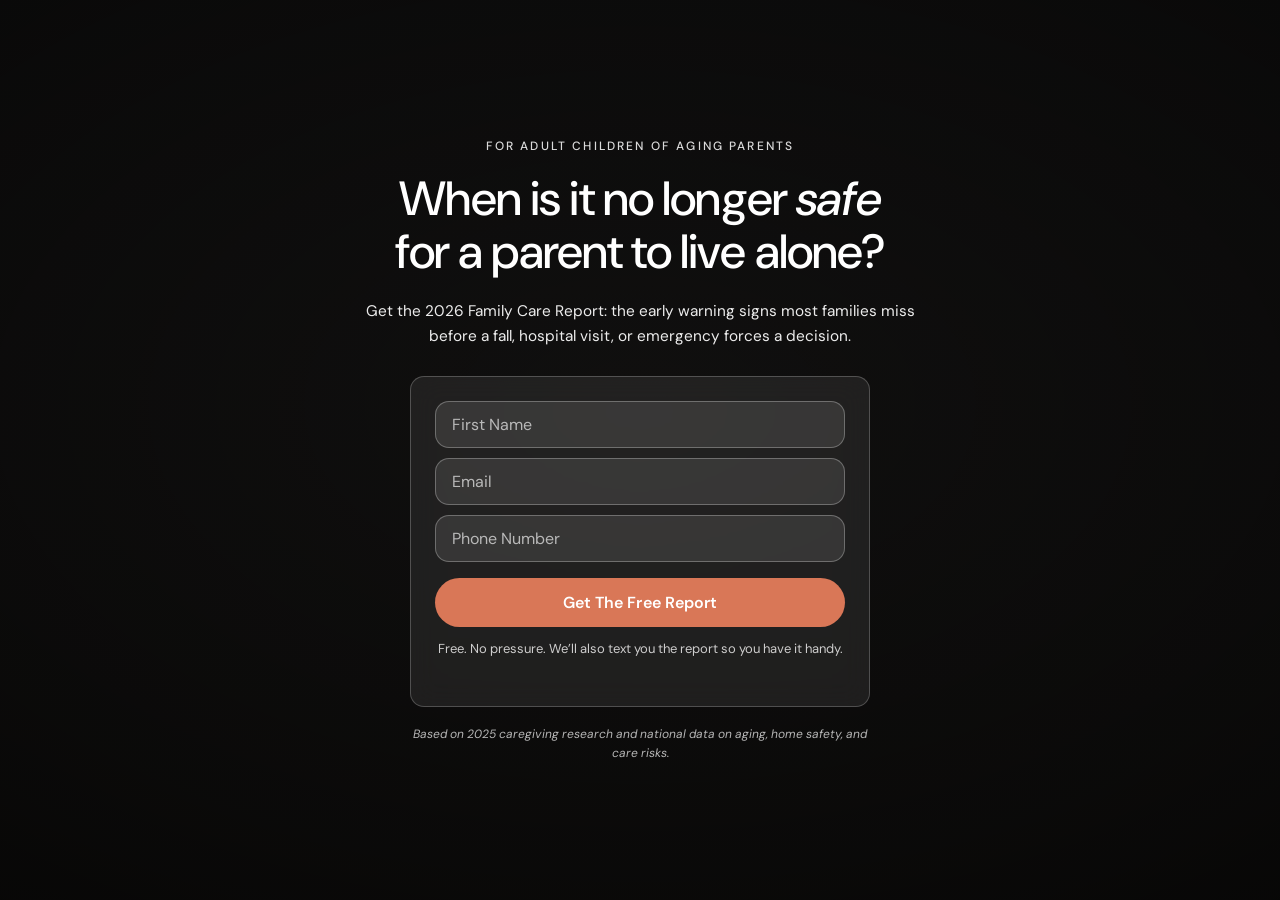
==== report.html @ 7e026b96 "Initial commit: consolidate M&L pages for bettercarepath.com Phase 1 of migration plan. Combines thr" ====
<!DOCTYPE html>
<html lang="en">
<head>
  <meta charset="UTF-8" />
  <meta name="viewport" content="width=device-width, initial-scale=1, viewport-fit=cover" />
  <title>2026 Family Care Report | M&amp;L In-Home Care</title>
  <meta name="description" content="Get the 2026 Family Care Report: the early warning signs most families miss before a fall, hospital visit, or emergency forces a decision." />
  <meta name="theme-color" content="#1a1a1c" />

  <link rel="preconnect" href="https://fonts.googleapis.com" />
  <link rel="preconnect" href="https://fonts.gstatic.com" crossorigin />
  <link href="https://fonts.googleapis.com/css2?family=DM+Sans:ital,opsz,wght@0,9..40,400;0,9..40,500;0,9..40,600;1,9..40,400;1,9..40,500&family=Fraunces:ital,opsz,wght@0,9..144,300;0,9..144,400;1,9..144,300;1,9..144,400&family=Inter:wght@400;500;600&display=swap" rel="stylesheet" />

  <style>
    :root {
      --color-bg-fallback: #1a1a1c;
      --color-bg-alt: #ece9e4;
      --color-text-primary: #292a2d;
      --color-text-secondary: #73726c;
      --color-orange: #d97757;
      --color-orange-hover: #d78061;
      --color-input-border: #e6e8e9;
      --color-input-border-hover: #c8c5bd;
      --color-success: #2d7a4f;

      --serif: 'Fraunces', 'Reckless', 'Tiempos', 'Charter', 'Iowan Old Style', Georgia, serif;
      --sans: 'DM Sans', 'Inter', 'Matter', system-ui, -apple-system, 'Segoe UI', sans-serif;
      --display: 'DM Sans', 'Inter', system-ui, -apple-system, sans-serif;

      --radius-input: 14px;
      --radius-form: 14px;

      --ease-out-quart: cubic-bezier(0.22, 1, 0.36, 1);
    }

    *, *::before, *::after { box-sizing: border-box; }
    html, body { margin: 0; padding: 0; }
    html { -webkit-text-size-adjust: 100%; }

    body {
      font-family: var(--sans);
      color: #fff;
      background-color: var(--color-bg-fallback);
      -webkit-font-smoothing: antialiased;
      -moz-osx-font-smoothing: grayscale;
      text-rendering: optimizeLegibility;
    }

    .hero {
      position: relative;
      height: 100vh;
      height: 100svh;
      min-height: 600px;
      display: flex;
      flex-direction: column;
      align-items: center;
      justify-content: center;
      padding: 40px 24px;
      overflow: hidden;
      isolation: isolate;
    }

    .hero-video {
      position: absolute;
      inset: 0;
      width: 100%;
      height: 100%;
      object-fit: cover;
      z-index: -2;
      background-color: var(--color-bg-fallback);
    }

    .hero-overlay {
      position: absolute;
      inset: 0;
      z-index: -1;
      background:
        radial-gradient(ellipse 90% 75% at 50% 45%, rgba(0,0,0,0.30) 0%, rgba(0,0,0,0.55) 70%, rgba(0,0,0,0.7) 100%),
        linear-gradient(180deg, rgba(20,18,15,0.45) 0%, rgba(20,18,15,0.55) 60%, rgba(20,18,15,0.7) 100%);
    }

    .container {
      width: 100%;
      max-width: 760px;
      text-align: center;
      display: flex;
      flex-direction: column;
      align-items: center;
    }

    .eyebrow {
      font-family: var(--sans);
      font-size: 12px;
      font-weight: 500;
      text-transform: uppercase;
      letter-spacing: 0.18em;
      color: rgba(255,255,255,0.85);
      margin: 0 0 18px;
    }

    .headline {
      font-family: var(--display);
      font-size: clamp(1.875rem, 4.4vw, 3rem);
      font-weight: 500;
      line-height: 1.12;
      letter-spacing: -0.018em;
      color: #fff;
      margin: 0 0 20px;
      max-width: 720px;
      text-wrap: balance;
    }
    .headline em {
      font-style: italic;
      font-weight: 500;
      color: #fff;
    }

    .subhead {
      font-family: var(--sans);
      font-size: clamp(0.9375rem, 1.2vw, 1.0625rem);
      font-weight: 400;
      line-height: 1.6;
      color: rgba(255,255,255,0.92);
      margin: 0 0 28px;
      max-width: 580px;
    }

    .credibility {
      font-family: var(--display);
      font-style: italic;
      font-size: 12px;
      font-weight: 400;
      line-height: 1.55;
      color: rgba(255,255,255,0.7);
      text-align: center;
      max-width: 460px;
      margin: 18px 0 0;
    }

    .form-card {
      background: rgba(255,255,255,0.08);
      backdrop-filter: blur(14px);
      -webkit-backdrop-filter: blur(14px);
      border: 1px solid rgba(255,255,255,0.22);
      border-radius: var(--radius-form);
      padding: 24px;
      width: 100%;
      max-width: 460px;
      text-align: left;
      transition:
        background 240ms ease,
        border-color 240ms ease,
        box-shadow 240ms ease,
        transform 240ms ease;
    }
    .form-card form { margin: 0; }

    .form-field { margin-bottom: 10px; }
    .form-field:last-of-type { margin-bottom: 16px; }

    .visually-hidden {
      position: absolute;
      width: 1px; height: 1px;
      padding: 0; margin: -1px;
      overflow: hidden;
      clip: rect(0,0,0,0);
      white-space: nowrap;
      border: 0;
    }

    .input {
      display: block;
      width: 100%;
      font-family: var(--sans);
      font-size: 16px;
      font-weight: 400;
      color: #fff;
      background: rgba(255,255,255,0.10);
      border: 1px solid rgba(255,255,255,0.28);
      border-radius: var(--radius-input);
      padding: 12px 16px;
      transition:
        background 240ms ease,
        border-color 240ms ease,
        color 240ms ease,
        box-shadow 180ms ease;
      -webkit-appearance: none;
      appearance: none;
    }
    .input::placeholder {
      color: rgba(255,255,255,0.65);
      font-weight: 400;
    }
    .input:focus { outline: none; }
    .input:focus-visible { outline: none; }

    .form-card:hover,
    .form-card:focus-within,
    .form-card.is-tapped,
    .form-card.is-success {
      background: #ffffff;
      border-color: rgba(0,0,0,0.06);
      box-shadow:
        0 1px 2px rgba(0,0,0,0.06),
        0 18px 50px rgba(20,18,15,0.28),
        0 36px 90px rgba(20,18,15,0.18);
      transform: translateY(-2px);
    }
    .form-card:hover .input,
    .form-card:focus-within .input,
    .form-card.is-tapped .input {
      background: var(--color-bg-alt);
      color: var(--color-text-primary);
      border-color: var(--color-input-border);
    }
    .form-card:hover .input::placeholder,
    .form-card:focus-within .input::placeholder,
    .form-card.is-tapped .input::placeholder {
      color: #a39f95;
    }
    .form-card:focus-within .input:focus {
      border-color: var(--color-orange);
      box-shadow: 0 0 0 3px rgba(217, 119, 87, 0.18);
    }

    .submit {
      position: relative;
      display: inline-flex;
      align-items: center;
      justify-content: center;
      gap: 0;
      width: 100%;
      font-family: var(--sans);
      font-size: 16px;
      font-weight: 600;
      color: #fff;
      background: var(--color-orange);
      border: 0;
      border-radius: 9999px;
      padding: 14px 28px;
      cursor: pointer;
      letter-spacing: 0.005em;
      transition: background-color 280ms var(--ease-out-quart), transform 240ms var(--ease-out-quart);
      -webkit-appearance: none;
      appearance: none;
      overflow: hidden;
    }
    .submit__label {
      display: inline-block;
      transition: transform 360ms var(--ease-out-quart);
    }
    .submit__arrow {
      display: inline-block;
      width: 0;
      opacity: 0;
      margin-left: 0;
      transform: translateX(-8px);
      transition:
        width 360ms var(--ease-out-quart),
        opacity 280ms ease 60ms,
        margin-left 360ms var(--ease-out-quart),
        transform 360ms var(--ease-out-quart);
      overflow: hidden;
      white-space: nowrap;
    }
    .submit:hover { background: var(--color-orange-hover); }
    .submit:hover .submit__arrow {
      width: 18px;
      opacity: 1;
      margin-left: 8px;
      transform: translateX(0);
    }
    .submit:hover .submit__label { transform: translateX(-4px); }
    .submit:active { transform: translateY(1px); }
    .submit:focus-visible {
      outline: 2px solid #fff;
      outline-offset: 3px;
    }
    .submit[disabled] {
      opacity: 0.7;
      cursor: progress;
    }

    .microcopy {
      font-family: var(--sans);
      font-size: 13px;
      line-height: 1.55;
      color: rgba(255,255,255,0.78);
      text-align: center;
      margin: 12px 0 0;
      transition: color 240ms ease;
    }
    .form-card:hover .microcopy,
    .form-card:focus-within .microcopy,
    .form-card.is-tapped .microcopy { color: var(--color-text-secondary); }

    .field-error {
      font-family: var(--sans);
      font-size: 13px;
      color: #ffb3a0;
      text-align: center;
      margin: 10px 0 0;
      min-height: 1em;
      transition: color 240ms ease;
    }
    .form-card:hover .field-error,
    .form-card:focus-within .field-error,
    .form-card.is-tapped .field-error { color: #b1462b; }

    .success {
      text-align: center;
      padding: 8px 0 4px;
    }
    .success__icon {
      width: 48px;
      height: 48px;
      margin: 0 auto 18px;
      border-radius: 50%;
      background: var(--color-success);
      display: inline-flex;
      align-items: center;
      justify-content: center;
      color: #fff;
    }
    .success__title {
      font-family: var(--serif);
      font-size: 24px;
      font-weight: 300;
      line-height: 1.25;
      letter-spacing: -0.01em;
      color: var(--color-text-primary);
      margin: 0 0 10px;
    }
    .success__body {
      font-family: var(--sans);
      font-size: 14px;
      line-height: 1.6;
      color: var(--color-text-secondary);
      margin: 0 auto;
      max-width: 320px;
    }

    @media (prefers-reduced-motion: reduce) {
      .hero-video { display: none; }
      .submit, .submit__arrow, .submit__label, .input, .submit:active { transition: none; transform: none; }
    }

    @media (max-width: 640px) {
      .hero { padding: 32px 18px; }
      .eyebrow { font-size: 11px; letter-spacing: 0.16em; margin-bottom: 14px; }
      .headline { margin-bottom: 16px; }
      .subhead { margin-bottom: 22px; }
      .credibility { font-size: 11.5px; margin-top: 16px; }
      .form-card { padding: 22px 20px; max-width: 100%; }
      .form-field { margin-bottom: 10px; }
      .form-field:last-of-type { margin-bottom: 14px; }
      .input { padding: 12px 14px; font-size: 16px; }
      .submit { padding: 13px 24px; font-size: 16px; }
    }
  </style>
</head>
<body>
  <main class="hero">
    <video
      class="hero-video"
      autoplay
      muted
      loop
      playsinline
      preload="auto"
      poster="https://res.cloudinary.com/dtjzevblt/video/upload/so_1,w_1600,q_auto,f_jpg/v1778696623/WhatHappensNext_cdexz8.jpg"
      aria-hidden="true"
    >
      <source src="https://res.cloudinary.com/dtjzevblt/video/upload/q_auto,f_auto/v1778696623/WhatHappensNext_cdexz8.mp4" type="video/mp4" />
    </video>
    <div class="hero-overlay" aria-hidden="true"></div>

    <div class="container">
      <p class="eyebrow">For Adult Children Of Aging Parents</p>

      <h1 class="headline">
        When is it no longer <em>safe</em> for a parent to live alone?
      </h1>

      <p class="subhead">
        Get the 2026 Family Care Report: the early warning signs most families miss before a fall, hospital visit, or emergency forces a decision.
      </p>

      <div class="form-card">
        <form id="optin-form" novalidate aria-labelledby="form-heading">
          <h2 id="form-heading" class="visually-hidden">Request the 2026 Family Care Report</h2>

          <div class="form-field">
            <label for="firstName" class="visually-hidden">First name</label>
            <input
              class="input"
              type="text"
              id="firstName"
              name="firstName"
              placeholder="First Name"
              autocomplete="given-name"
              required
              aria-required="true"
            />
          </div>

          <div class="form-field">
            <label for="email" class="visually-hidden">Email address</label>
            <input
              class="input"
              type="email"
              id="email"
              name="email"
              placeholder="Email"
              autocomplete="email"
              inputmode="email"
              required
              aria-required="true"
            />
          </div>

          <div class="form-field">
            <label for="phone" class="visually-hidden">Phone number</label>
            <input
              class="input"
              type="tel"
              id="phone"
              name="phone"
              placeholder="Phone Number"
              autocomplete="tel"
              inputmode="tel"
              required
              aria-required="true"
            />
          </div>

          <button class="submit" type="submit">
            <span class="submit__label">Get The Free Report</span>
            <span class="submit__arrow" aria-hidden="true">&rarr;</span>
          </button>

          <p class="microcopy">Free. No pressure. We&rsquo;ll also text you the report so you have it handy.</p>
          <p class="field-error" id="form-error" role="alert" aria-live="polite"></p>
        </form>
      </div>

      <p class="credibility">
        Based on 2025 caregiving research and national data on aging, home safety, and care risks.
      </p>
    </div>
  </main>

  <script>
    (function () {
      const form = document.getElementById('optin-form');
      const card = document.querySelector('.form-card');
      const errorEl = document.getElementById('form-error');

      const isValidEmail = (s) => /^[^\s@]+@[^\s@]+\.[^\s@]+$/.test(s);
      const isValidPhone = (s) => s.replace(/\D/g, '').length >= 7;

      // Touch devices: activate form on tap (since :hover doesn't apply)
      if (window.matchMedia('(hover: none)').matches) {
        document.addEventListener('pointerdown', (e) => {
          if (card.contains(e.target)) {
            card.classList.add('is-tapped');
          } else {
            card.classList.remove('is-tapped');
          }
        }, { passive: true });
      }

      form.addEventListener('submit', (e) => {
        e.preventDefault();
        errorEl.textContent = '';

        const data = {
          firstName: form.firstName.value.trim(),
          email: form.email.value.trim(),
          phone: form.phone.value.trim(),
        };

        if (!data.firstName) {
          errorEl.textContent = 'Please enter your first name.';
          form.firstName.focus();
          return;
        }
        if (!isValidEmail(data.email)) {
          errorEl.textContent = 'Please enter a valid email address.';
          form.email.focus();
          return;
        }
        if (!isValidPhone(data.phone)) {
          errorEl.textContent = 'Please enter a valid phone number.';
          form.phone.focus();
          return;
        }

        // PHASE 1 PLACEHOLDER — Phase 2 replaces console.log with a Go HighLevel API call,
        // and the redirect runs after the API resolves.
        console.log('Opt-in submitted:', data);
        card.classList.add('is-success');
        card.classList.remove('is-tapped');

        card.innerHTML = [
          '<div class="success" role="status" aria-live="polite">',
            '<div class="success__icon" aria-hidden="true">',
              '<svg width="22" height="22" viewBox="0 0 24 24" fill="none" stroke="currentColor" stroke-width="2.5" stroke-linecap="round" stroke-linejoin="round"><polyline points="20 6 9 17 4 12"></polyline></svg>',
            '</div>',
            '<p class="success__title">Check your email.</p>',
            '<p class="success__body">Your 2026 Family Care Report is on the way. We&rsquo;ll text you a copy too so you have it handy.</p>',
          '</div>'
        ].join('');

        setTimeout(() => { window.location.href = '/thank-you'; }, 1500);
      });
    })();
  </script>
</body>
</html>
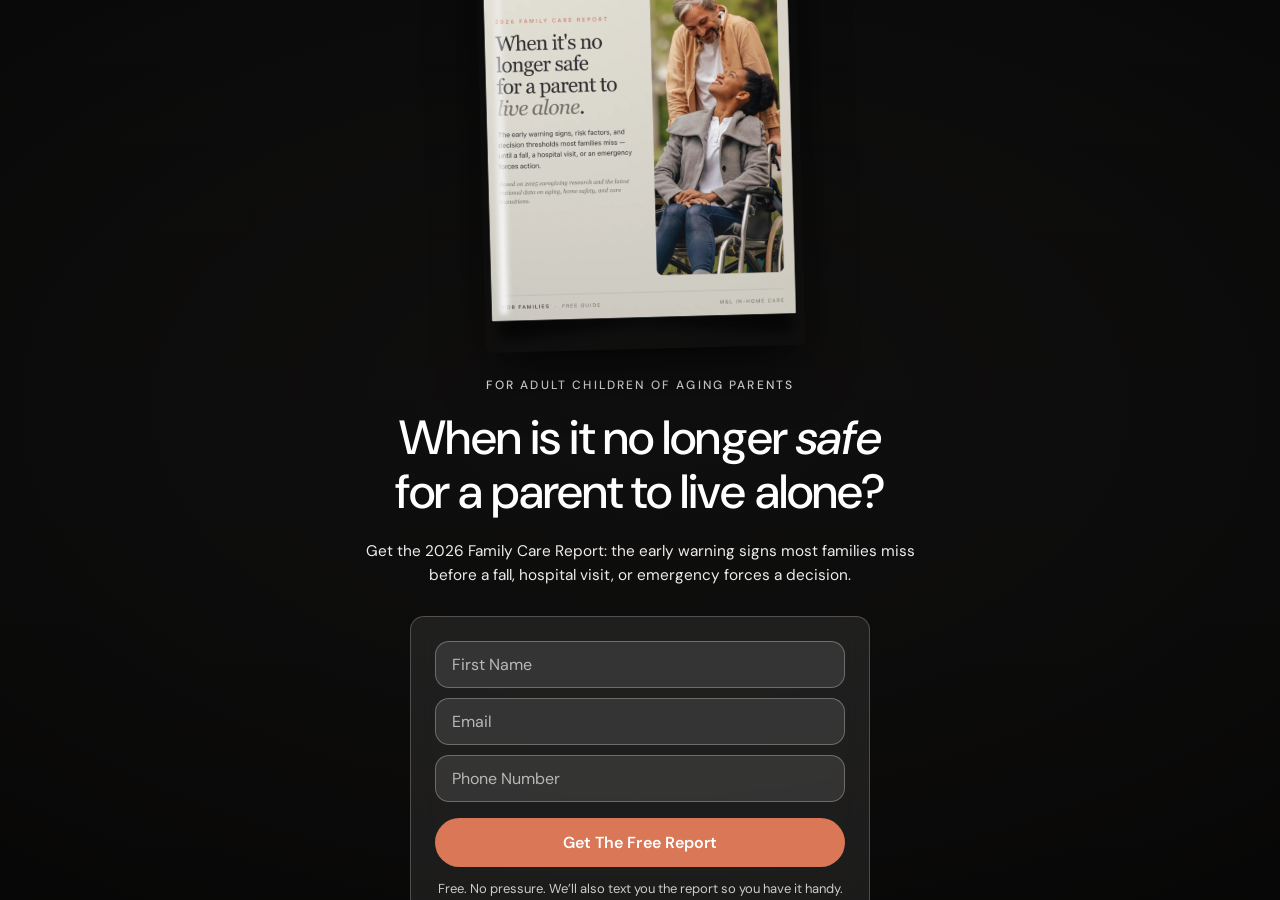
==== commit 2f5e58dc: "Add 2026 Family Care Report cover image to /report opt-in hero Drops in M&L-Report-Cover_Web.webp (2" ====
--- a/report.html
+++ b/report.html
@@ -11,353 +11,21 @@
   <link rel="preconnect" href="https://fonts.gstatic.com" crossorigin />
   <link href="https://fonts.googleapis.com/css2?family=DM+Sans:ital,opsz,wght@0,9..40,400;0,9..40,500;0,9..40,600;1,9..40,400;1,9..40,500&family=Fraunces:ital,opsz,wght@0,9..144,300;0,9..144,400;1,9..144,300;1,9..144,400&family=Inter:wght@400;500;600&display=swap" rel="stylesheet" />
 
-  <style>
-    :root {
-      --color-bg-fallback: #1a1a1c;
-      --color-bg-alt: #ece9e4;
-      --color-text-primary: #292a2d;
-      --color-text-secondary: #73726c;
-      --color-orange: #d97757;
-      --color-orange-hover: #d78061;
-      --color-input-border: #e6e8e9;
-      --color-input-border-hover: #c8c5bd;
-      --color-success: #2d7a4f;
-
-      --serif: 'Fraunces', 'Reckless', 'Tiempos', 'Charter', 'Iowan Old Style', Georgia, serif;
-      --sans: 'DM Sans', 'Inter', 'Matter', system-ui, -apple-system, 'Segoe UI', sans-serif;
-      --display: 'DM Sans', 'Inter', system-ui, -apple-system, sans-serif;
-
-      --radius-input: 14px;
-      --radius-form: 14px;
-
-      --ease-out-quart: cubic-bezier(0.22, 1, 0.36, 1);
-    }
-
-    *, *::before, *::after { box-sizing: border-box; }
-    html, body { margin: 0; padding: 0; }
-    html { -webkit-text-size-adjust: 100%; }
-
-    body {
-      font-family: var(--sans);
-      color: #fff;
-      background-color: var(--color-bg-fallback);
-      -webkit-font-smoothing: antialiased;
-      -moz-osx-font-smoothing: grayscale;
-      text-rendering: optimizeLegibility;
-    }
-
-    .hero {
-      position: relative;
-      height: 100vh;
-      height: 100svh;
-      min-height: 600px;
-      display: flex;
-      flex-direction: column;
-      align-items: center;
-      justify-content: center;
-      padding: 40px 24px;
-      overflow: hidden;
-      isolation: isolate;
-    }
-
-    .hero-video {
-      position: absolute;
-      inset: 0;
-      width: 100%;
-      height: 100%;
-      object-fit: cover;
-      z-index: -2;
-      background-color: var(--color-bg-fallback);
-    }
-
-    .hero-overlay {
-      position: absolute;
-      inset: 0;
-      z-index: -1;
-      background:
-        radial-gradient(ellipse 90% 75% at 50% 45%, rgba(0,0,0,0.30) 0%, rgba(0,0,0,0.55) 70%, rgba(0,0,0,0.7) 100%),
-        linear-gradient(180deg, rgba(20,18,15,0.45) 0%, rgba(20,18,15,0.55) 60%, rgba(20,18,15,0.7) 100%);
-    }
-
-    .container {
-      width: 100%;
-      max-width: 760px;
-      text-align: center;
-      display: flex;
-      flex-direction: column;
-      align-items: center;
-    }
-
-    .eyebrow {
-      font-family: var(--sans);
-      font-size: 12px;
-      font-weight: 500;
-      text-transform: uppercase;
-      letter-spacing: 0.18em;
-      color: rgba(255,255,255,0.85);
-      margin: 0 0 18px;
-    }
-
-    .headline {
-      font-family: var(--display);
-      font-size: clamp(1.875rem, 4.4vw, 3rem);
-      font-weight: 500;
-      line-height: 1.12;
-      letter-spacing: -0.018em;
-      color: #fff;
-      margin: 0 0 20px;
-      max-width: 720px;
-      text-wrap: balance;
-    }
-    .headline em {
-      font-style: italic;
-      font-weight: 500;
-      color: #fff;
-    }
-
-    .subhead {
-      font-family: var(--sans);
-      font-size: clamp(0.9375rem, 1.2vw, 1.0625rem);
-      font-weight: 400;
-      line-height: 1.6;
-      color: rgba(255,255,255,0.92);
-      margin: 0 0 28px;
-      max-width: 580px;
-    }
-
-    .credibility {
-      font-family: var(--display);
-      font-style: italic;
-      font-size: 12px;
-      font-weight: 400;
-      line-height: 1.55;
-      color: rgba(255,255,255,0.7);
-      text-align: center;
-      max-width: 460px;
-      margin: 18px 0 0;
-    }
-
-    .form-card {
-      background: rgba(255,255,255,0.08);
-      backdrop-filter: blur(14px);
-      -webkit-backdrop-filter: blur(14px);
-      border: 1px solid rgba(255,255,255,0.22);
-      border-radius: var(--radius-form);
-      padding: 24px;
-      width: 100%;
-      max-width: 460px;
-      text-align: left;
-      transition:
-        background 240ms ease,
-        border-color 240ms ease,
-        box-shadow 240ms ease,
-        transform 240ms ease;
-    }
-    .form-card form { margin: 0; }
-
-    .form-field { margin-bottom: 10px; }
-    .form-field:last-of-type { margin-bottom: 16px; }
-
-    .visually-hidden {
-      position: absolute;
-      width: 1px; height: 1px;
-      padding: 0; margin: -1px;
-      overflow: hidden;
-      clip: rect(0,0,0,0);
-      white-space: nowrap;
-      border: 0;
-    }
-
-    .input {
-      display: block;
-      width: 100%;
-      font-family: var(--sans);
-      font-size: 16px;
-      font-weight: 400;
-      color: #fff;
-      background: rgba(255,255,255,0.10);
-      border: 1px solid rgba(255,255,255,0.28);
-      border-radius: var(--radius-input);
-      padding: 12px 16px;
-      transition:
-        background 240ms ease,
-        border-color 240ms ease,
-        color 240ms ease,
-        box-shadow 180ms ease;
-      -webkit-appearance: none;
-      appearance: none;
-    }
-    .input::placeholder {
-      color: rgba(255,255,255,0.65);
-      font-weight: 400;
-    }
-    .input:focus { outline: none; }
-    .input:focus-visible { outline: none; }
-
-    .form-card:hover,
-    .form-card:focus-within,
-    .form-card.is-tapped,
-    .form-card.is-success {
-      background: #ffffff;
-      border-color: rgba(0,0,0,0.06);
-      box-shadow:
-        0 1px 2px rgba(0,0,0,0.06),
-        0 18px 50px rgba(20,18,15,0.28),
-        0 36px 90px rgba(20,18,15,0.18);
-      transform: translateY(-2px);
-    }
-    .form-card:hover .input,
-    .form-card:focus-within .input,
-    .form-card.is-tapped .input {
-      background: var(--color-bg-alt);
-      color: var(--color-text-primary);
-      border-color: var(--color-input-border);
-    }
-    .form-card:hover .input::placeholder,
-    .form-card:focus-within .input::placeholder,
-    .form-card.is-tapped .input::placeholder {
-      color: #a39f95;
-    }
-    .form-card:focus-within .input:focus {
-      border-color: var(--color-orange);
-      box-shadow: 0 0 0 3px rgba(217, 119, 87, 0.18);
-    }
-
-    .submit {
-      position: relative;
-      display: inline-flex;
-      align-items: center;
-      justify-content: center;
-      gap: 0;
-      width: 100%;
-      font-family: var(--sans);
-      font-size: 16px;
-      font-weight: 600;
-      color: #fff;
-      background: var(--color-orange);
-      border: 0;
-      border-radius: 9999px;
-      padding: 14px 28px;
-      cursor: pointer;
-      letter-spacing: 0.005em;
-      transition: background-color 280ms var(--ease-out-quart), transform 240ms var(--ease-out-quart);
-      -webkit-appearance: none;
-      appearance: none;
-      overflow: hidden;
-    }
-    .submit__label {
-      display: inline-block;
-      transition: transform 360ms var(--ease-out-quart);
-    }
-    .submit__arrow {
-      display: inline-block;
-      width: 0;
-      opacity: 0;
-      margin-left: 0;
-      transform: translateX(-8px);
-      transition:
-        width 360ms var(--ease-out-quart),
-        opacity 280ms ease 60ms,
-        margin-left 360ms var(--ease-out-quart),
-        transform 360ms var(--ease-out-quart);
-      overflow: hidden;
-      white-space: nowrap;
-    }
-    .submit:hover { background: var(--color-orange-hover); }
-    .submit:hover .submit__arrow {
-      width: 18px;
-      opacity: 1;
-      margin-left: 8px;
-      transform: translateX(0);
-    }
-    .submit:hover .submit__label { transform: translateX(-4px); }
-    .submit:active { transform: translateY(1px); }
-    .submit:focus-visible {
-      outline: 2px solid #fff;
-      outline-offset: 3px;
-    }
-    .submit[disabled] {
-      opacity: 0.7;
-      cursor: progress;
-    }
-
-    .microcopy {
-      font-family: var(--sans);
-      font-size: 13px;
-      line-height: 1.55;
-      color: rgba(255,255,255,0.78);
-      text-align: center;
-      margin: 12px 0 0;
-      transition: color 240ms ease;
-    }
-    .form-card:hover .microcopy,
-    .form-card:focus-within .microcopy,
-    .form-card.is-tapped .microcopy { color: var(--color-text-secondary); }
-
-    .field-error {
-      font-family: var(--sans);
-      font-size: 13px;
-      color: #ffb3a0;
-      text-align: center;
-      margin: 10px 0 0;
-      min-height: 1em;
-      transition: color 240ms ease;
-    }
-    .form-card:hover .field-error,
-    .form-card:focus-within .field-error,
-    .form-card.is-tapped .field-error { color: #b1462b; }
-
-    .success {
-      text-align: center;
-      padding: 8px 0 4px;
-    }
-    .success__icon {
-      width: 48px;
-      height: 48px;
-      margin: 0 auto 18px;
-      border-radius: 50%;
-      background: var(--color-success);
-      display: inline-flex;
-      align-items: center;
-      justify-content: center;
-      color: #fff;
-    }
-    .success__title {
-      font-family: var(--serif);
-      font-size: 24px;
-      font-weight: 300;
-      line-height: 1.25;
-      letter-spacing: -0.01em;
-      color: var(--color-text-primary);
-      margin: 0 0 10px;
-    }
-    .success__body {
-      font-family: var(--sans);
-      font-size: 14px;
-      line-height: 1.6;
-      color: var(--color-text-secondary);
-      margin: 0 auto;
-      max-width: 320px;
-    }
-
-    @media (prefers-reduced-motion: reduce) {
-      .hero-video { display: none; }
-      .submit, .submit__arrow, .submit__label, .input, .submit:active { transition: none; transform: none; }
-    }
-
-    @media (max-width: 640px) {
-      .hero { padding: 32px 18px; }
-      .eyebrow { font-size: 11px; letter-spacing: 0.16em; margin-bottom: 14px; }
-      .headline { margin-bottom: 16px; }
-      .subhead { margin-bottom: 22px; }
-      .credibility { font-size: 11.5px; margin-top: 16px; }
-      .form-card { padding: 22px 20px; max-width: 100%; }
-      .form-field { margin-bottom: 10px; }
-      .form-field:last-of-type { margin-bottom: 14px; }
-      .input { padding: 12px 14px; font-size: 16px; }
-      .submit { padding: 13px 24px; font-size: 16px; }
-    }
-  </style>
+  <link rel="stylesheet" href="/styles/global.css">
+  <link rel="stylesheet" href="/styles/opt-in.css">
+
+  <!-- Meta Pixel Code -->
+  <script>
+  !function(f,b,e,v,n,t,s){if(f.fbq)return;n=f.fbq=function(){n.callMethod?n.callMethod.apply(n,arguments):n.queue.push(arguments)};if(!f._fbq)f._fbq=n;n.push=n;n.loaded=!0;n.version='2.0';n.queue=[];t=b.createElement(e);t.async=!0;t.src=v;s=b.getElementsByTagName(e)[0];s.parentNode.insertBefore(t,s)}(window, document,'script','https://connect.facebook.net/en_US/fbevents.js');
+  fbq('init', '2005074326763152');
+  fbq('track', 'PageView');
+  fbq('track', 'ViewContent', {
+    content_name: 'Family Care Report Opt-In',
+    content_category: 'Lead Magnet'
+  });
+  </script>
+  <noscript><img height="1" width="1" style="display:none" src="https://www.facebook.com/tr?id=2005074326763152&ev=PageView&noscript=1"/></noscript>
+  <!-- End Meta Pixel Code -->
 </head>
 <body>
   <main class="hero">
@@ -376,6 +44,15 @@
     <div class="hero-overlay" aria-hidden="true"></div>
 
     <div class="container">
+      <img
+        class="report-cover"
+        src="/images/M&L-Report-Cover_Web.webp"
+        alt="2026 Family Care Report cover"
+        width="320"
+        loading="eager"
+        fetchpriority="high"
+      />
+
       <p class="eyebrow">For Adult Children Of Aging Parents</p>
 
       <h1 class="headline">
@@ -470,7 +147,12 @@
         }, { passive: true });
       }
 
-      form.addEventListener('submit', (e) => {
+      const WEBHOOK_URL = 'https://services.leadconnectorhq.com/hooks/Z5ogVfjx3loMkiXrfnTJ/webhook-trigger/19413add-28f9-49b7-9bbe-afcf115fec34';
+      const submitBtn = form.querySelector('button[type="submit"]');
+      const submitLabel = submitBtn ? submitBtn.querySelector('.submit__label') : null;
+      const originalLabelText = submitLabel ? submitLabel.textContent : 'Get The Free Report';
+
+      form.addEventListener('submit', async (e) => {
         e.preventDefault();
         errorEl.textContent = '';
 
@@ -496,23 +178,38 @@
           return;
         }
 
-        // PHASE 1 PLACEHOLDER — Phase 2 replaces console.log with a Go HighLevel API call,
-        // and the redirect runs after the API resolves.
-        console.log('Opt-in submitted:', data);
-        card.classList.add('is-success');
-        card.classList.remove('is-tapped');
-
-        card.innerHTML = [
-          '<div class="success" role="status" aria-live="polite">',
-            '<div class="success__icon" aria-hidden="true">',
-              '<svg width="22" height="22" viewBox="0 0 24 24" fill="none" stroke="currentColor" stroke-width="2.5" stroke-linecap="round" stroke-linejoin="round"><polyline points="20 6 9 17 4 12"></polyline></svg>',
-            '</div>',
-            '<p class="success__title">Check your email.</p>',
-            '<p class="success__body">Your 2026 Family Care Report is on the way. We&rsquo;ll text you a copy too so you have it handy.</p>',
-          '</div>'
-        ].join('');
-
-        setTimeout(() => { window.location.href = '/thank-you'; }, 1500);
+        // Loading state — prevent double-submit
+        submitBtn.disabled = true;
+        if (submitLabel) submitLabel.textContent = 'Sending…';
+
+        try {
+          const response = await fetch(WEBHOOK_URL, {
+            method: 'POST',
+            headers: { 'Content-Type': 'application/json' },
+            body: JSON.stringify(data),
+          });
+          if (!response.ok) throw new Error('Webhook returned status ' + response.status);
+
+          // Success — show the confirmation card, then redirect to /thank-you
+          card.classList.add('is-success');
+          card.classList.remove('is-tapped');
+          card.innerHTML = [
+            '<div class="success" role="status" aria-live="polite">',
+              '<div class="success__icon" aria-hidden="true">',
+                '<svg width="22" height="22" viewBox="0 0 24 24" fill="none" stroke="currentColor" stroke-width="2.5" stroke-linecap="round" stroke-linejoin="round"><polyline points="20 6 9 17 4 12"></polyline></svg>',
+              '</div>',
+              '<p class="success__title">Check your email.</p>',
+              '<p class="success__body">Your 2026 Family Care Report is on the way. We&rsquo;ll text you a copy too so you have it handy.</p>',
+            '</div>'
+          ].join('');
+          setTimeout(() => { window.location.href = '/thank-you'; }, 1500);
+
+        } catch (err) {
+          console.error('Opt-in submission failed:', err);
+          errorEl.textContent = 'Something went wrong sending your details. Please try again in a moment.';
+          submitBtn.disabled = false;
+          if (submitLabel) submitLabel.textContent = originalLabelText;
+        }
       });
     })();
   </script>
--- a/styles/global.css
+++ b/styles/global.css
@@ -0,0 +1,17 @@
+/* global.css
+ * Shared design tokens for bettercarepath.com.
+ * Loaded by every page BEFORE its page-specific stylesheet, so page styles
+ * can override these defaults via the cascade if a layout truly needs to.
+ *
+ * Add a token here only when its value is identical across all 3 pages.
+ * Page-local tokens (e.g. --c-accent, --c-check, --c-bg-fallback) stay in
+ * the page's own stylesheet.
+ */
+:root {
+  --c-bg-alt: #ece9e4;
+  --c-text: #292a2d;
+  --c-text-secondary: #73726c;
+  --c-btn: #d97757;
+  --c-btn-hover: #d78061;
+  --c-border: #e6e8e9;
+}
--- a/styles/opt-in.css
+++ b/styles/opt-in.css
@@ -0,0 +1,355 @@
+    :root {
+      --c-bg-fallback: #1a1a1c;
+      --c-border-hover: #c8c5bd;
+      --c-success: #2d7a4f;
+
+      --serif: 'Fraunces', 'Reckless', 'Tiempos', 'Charter', 'Iowan Old Style', Georgia, serif;
+      --sans: 'DM Sans', 'Inter', 'Matter', system-ui, -apple-system, 'Segoe UI', sans-serif;
+      --display: 'DM Sans', 'Inter', system-ui, -apple-system, sans-serif;
+
+      --radius-input: 14px;
+      --radius-form: 14px;
+
+      --ease-out-quart: cubic-bezier(0.22, 1, 0.36, 1);
+    }
+
+    *, *::before, *::after { box-sizing: border-box; }
+    html, body { margin: 0; padding: 0; }
+    html { -webkit-text-size-adjust: 100%; }
+
+    body {
+      font-family: var(--sans);
+      color: #fff;
+      background-color: var(--c-bg-fallback);
+      -webkit-font-smoothing: antialiased;
+      -moz-osx-font-smoothing: grayscale;
+      text-rendering: optimizeLegibility;
+    }
+
+    .hero {
+      position: relative;
+      height: 100vh;
+      height: 100svh;
+      min-height: 600px;
+      display: flex;
+      flex-direction: column;
+      align-items: center;
+      justify-content: center;
+      padding: 40px 24px;
+      overflow: hidden;
+      isolation: isolate;
+    }
+
+    .hero-video {
+      position: absolute;
+      inset: 0;
+      width: 100%;
+      height: 100%;
+      object-fit: cover;
+      z-index: -2;
+      background-color: var(--c-bg-fallback);
+    }
+
+    .hero-overlay {
+      position: absolute;
+      inset: 0;
+      z-index: -1;
+      background:
+        radial-gradient(ellipse 90% 75% at 50% 45%, rgba(0,0,0,0.30) 0%, rgba(0,0,0,0.55) 70%, rgba(0,0,0,0.7) 100%),
+        linear-gradient(180deg, rgba(20,18,15,0.45) 0%, rgba(20,18,15,0.55) 60%, rgba(20,18,15,0.7) 100%);
+    }
+
+    .container {
+      width: 100%;
+      max-width: 760px;
+      text-align: center;
+      display: flex;
+      flex-direction: column;
+      align-items: center;
+    }
+
+    .report-cover {
+      max-width: min(320px, 60vw);
+      height: auto;
+      display: block;
+      margin: 0 auto 28px;
+      border-radius: 6px;
+      box-shadow:
+        0 30px 60px -15px rgba(0,0,0,0.55),
+        0 18px 36px -18px rgba(0,0,0,0.45);
+      transform: rotate(-1.5deg);
+    }
+
+    @media (max-width: 600px) {
+      .report-cover { margin-bottom: 22px; max-width: min(240px, 55vw); }
+    }
+
+    .eyebrow {
+      font-family: var(--sans);
+      font-size: 12px;
+      font-weight: 500;
+      text-transform: uppercase;
+      letter-spacing: 0.18em;
+      color: rgba(255,255,255,0.85);
+      margin: 0 0 18px;
+    }
+
+    .headline {
+      font-family: var(--display);
+      font-size: clamp(1.875rem, 4.4vw, 3rem);
+      font-weight: 500;
+      line-height: 1.12;
+      letter-spacing: -0.018em;
+      color: #fff;
+      margin: 0 0 20px;
+      max-width: 720px;
+      text-wrap: balance;
+    }
+    .headline em {
+      font-style: italic;
+      font-weight: 500;
+      color: #fff;
+    }
+
+    .subhead {
+      font-family: var(--sans);
+      font-size: clamp(0.9375rem, 1.2vw, 1.0625rem);
+      font-weight: 400;
+      line-height: 1.6;
+      color: rgba(255,255,255,0.92);
+      margin: 0 0 28px;
+      max-width: 580px;
+    }
+
+    .credibility {
+      font-family: var(--display);
+      font-style: italic;
+      font-size: 12px;
+      font-weight: 400;
+      line-height: 1.55;
+      color: rgba(255,255,255,0.7);
+      text-align: center;
+      max-width: 460px;
+      margin: 18px 0 0;
+    }
+
+    .form-card {
+      background: rgba(255,255,255,0.08);
+      backdrop-filter: blur(14px);
+      -webkit-backdrop-filter: blur(14px);
+      border: 1px solid rgba(255,255,255,0.22);
+      border-radius: var(--radius-form);
+      padding: 24px;
+      width: 100%;
+      max-width: 460px;
+      text-align: left;
+      transition:
+        background 240ms ease,
+        border-color 240ms ease,
+        box-shadow 240ms ease,
+        transform 240ms ease;
+    }
+    .form-card form { margin: 0; }
+
+    .form-field { margin-bottom: 10px; }
+    .form-field:last-of-type { margin-bottom: 16px; }
+
+    .visually-hidden {
+      position: absolute;
+      width: 1px; height: 1px;
+      padding: 0; margin: -1px;
+      overflow: hidden;
+      clip: rect(0,0,0,0);
+      white-space: nowrap;
+      border: 0;
+    }
+
+    .input {
+      display: block;
+      width: 100%;
+      font-family: var(--sans);
+      font-size: 16px;
+      font-weight: 400;
+      color: #fff;
+      background: rgba(255,255,255,0.10);
+      border: 1px solid rgba(255,255,255,0.28);
+      border-radius: var(--radius-input);
+      padding: 12px 16px;
+      transition:
+        background 240ms ease,
+        border-color 240ms ease,
+        color 240ms ease,
+        box-shadow 180ms ease;
+      -webkit-appearance: none;
+      appearance: none;
+    }
+    .input::placeholder {
+      color: rgba(255,255,255,0.65);
+      font-weight: 400;
+    }
+    .input:focus { outline: none; }
+    .input:focus-visible { outline: none; }
+
+    .form-card:hover,
+    .form-card:focus-within,
+    .form-card.is-tapped,
+    .form-card.is-success {
+      background: #ffffff;
+      border-color: rgba(0,0,0,0.06);
+      box-shadow:
+        0 1px 2px rgba(0,0,0,0.06),
+        0 18px 50px rgba(20,18,15,0.28),
+        0 36px 90px rgba(20,18,15,0.18);
+      transform: translateY(-2px);
+    }
+    .form-card:hover .input,
+    .form-card:focus-within .input,
+    .form-card.is-tapped .input {
+      background: var(--c-bg-alt);
+      color: var(--c-text);
+      border-color: var(--c-border);
+    }
+    .form-card:hover .input::placeholder,
+    .form-card:focus-within .input::placeholder,
+    .form-card.is-tapped .input::placeholder {
+      color: #a39f95;
+    }
+    .form-card:focus-within .input:focus {
+      border-color: var(--c-btn);
+      box-shadow: 0 0 0 3px rgba(217, 119, 87, 0.18);
+    }
+
+    .submit {
+      position: relative;
+      display: inline-flex;
+      align-items: center;
+      justify-content: center;
+      gap: 0;
+      width: 100%;
+      font-family: var(--sans);
+      font-size: 16px;
+      font-weight: 600;
+      color: #fff;
+      background: var(--c-btn);
+      border: 0;
+      border-radius: 9999px;
+      padding: 14px 28px;
+      cursor: pointer;
+      letter-spacing: 0.005em;
+      transition: background-color 280ms var(--ease-out-quart), transform 240ms var(--ease-out-quart);
+      -webkit-appearance: none;
+      appearance: none;
+      overflow: hidden;
+    }
+    .submit__label {
+      display: inline-block;
+      transition: transform 360ms var(--ease-out-quart);
+    }
+    .submit__arrow {
+      display: inline-block;
+      width: 0;
+      opacity: 0;
+      margin-left: 0;
+      transform: translateX(-8px);
+      transition:
+        width 360ms var(--ease-out-quart),
+        opacity 280ms ease 60ms,
+        margin-left 360ms var(--ease-out-quart),
+        transform 360ms var(--ease-out-quart);
+      overflow: hidden;
+      white-space: nowrap;
+    }
+    .submit:hover { background: var(--c-btn-hover); }
+    .submit:hover .submit__arrow {
+      width: 18px;
+      opacity: 1;
+      margin-left: 8px;
+      transform: translateX(0);
+    }
+    .submit:hover .submit__label { transform: translateX(-4px); }
+    .submit:active { transform: translateY(1px); }
+    .submit:focus-visible {
+      outline: 2px solid #fff;
+      outline-offset: 3px;
+    }
+    .submit[disabled] {
+      opacity: 0.7;
+      cursor: progress;
+    }
+
+    .microcopy {
+      font-family: var(--sans);
+      font-size: 13px;
+      line-height: 1.55;
+      color: rgba(255,255,255,0.78);
+      text-align: center;
+      margin: 12px 0 0;
+      transition: color 240ms ease;
+    }
+    .form-card:hover .microcopy,
+    .form-card:focus-within .microcopy,
+    .form-card.is-tapped .microcopy { color: var(--c-text-secondary); }
+
+    .field-error {
+      font-family: var(--sans);
+      font-size: 13px;
+      color: #ffb3a0;
+      text-align: center;
+      margin: 10px 0 0;
+      min-height: 1em;
+      transition: color 240ms ease;
+    }
+    .form-card:hover .field-error,
+    .form-card:focus-within .field-error,
+    .form-card.is-tapped .field-error { color: #b1462b; }
+
+    .success {
+      text-align: center;
+      padding: 8px 0 4px;
+    }
+    .success__icon {
+      width: 48px;
+      height: 48px;
+      margin: 0 auto 18px;
+      border-radius: 50%;
+      background: var(--c-success);
+      display: inline-flex;
+      align-items: center;
+      justify-content: center;
+      color: #fff;
+    }
+    .success__title {
+      font-family: var(--serif);
+      font-size: 24px;
+      font-weight: 300;
+      line-height: 1.25;
+      letter-spacing: -0.01em;
+      color: var(--c-text);
+      margin: 0 0 10px;
+    }
+    .success__body {
+      font-family: var(--sans);
+      font-size: 14px;
+      line-height: 1.6;
+      color: var(--c-text-secondary);
+      margin: 0 auto;
+      max-width: 320px;
+    }
+
+    @media (prefers-reduced-motion: reduce) {
+      .hero-video { display: none; }
+      .submit, .submit__arrow, .submit__label, .input, .submit:active { transition: none; transform: none; }
+    }
+
+    @media (max-width: 640px) {
+      .hero { padding: 32px 18px; }
+      .eyebrow { font-size: 11px; letter-spacing: 0.16em; margin-bottom: 14px; }
+      .headline { margin-bottom: 16px; }
+      .subhead { margin-bottom: 22px; }
+      .credibility { font-size: 11.5px; margin-top: 16px; }
+      .form-card { padding: 22px 20px; max-width: 100%; }
+      .form-field { margin-bottom: 10px; }
+      .form-field:last-of-type { margin-bottom: 14px; }
+      .input { padding: 12px 14px; font-size: 16px; }
+      .submit { padding: 13px 24px; font-size: 16px; }
+    }
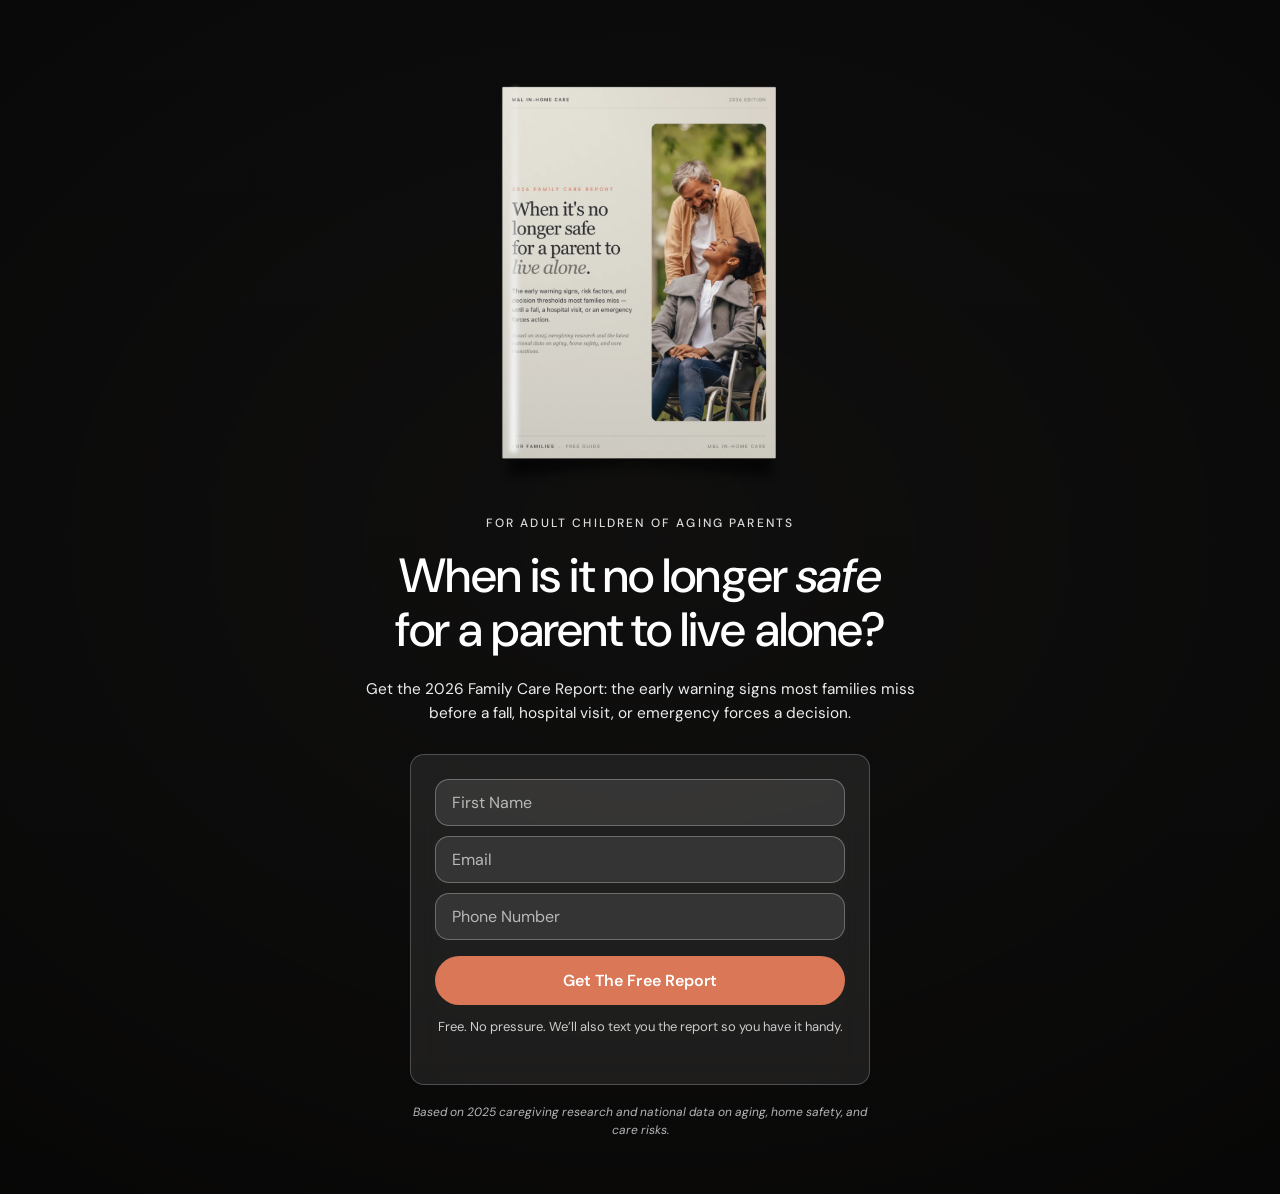
==== commit 08e66433: "Polish report cover: smaller, no CSS effects, respect hero top spacing - Drop cover width 320→288 (1" ====
--- a/report.html
+++ b/report.html
@@ -48,7 +48,7 @@
         class="report-cover"
         src="/images/M&L-Report-Cover_Web.webp"
         alt="2026 Family Care Report cover"
-        width="320"
+        width="288"
         loading="eager"
         fetchpriority="high"
       />
--- a/styles/opt-in.css
+++ b/styles/opt-in.css
@@ -28,14 +28,13 @@
 
     .hero {
       position: relative;
-      height: 100vh;
-      height: 100svh;
-      min-height: 600px;
+      min-height: 100vh;
+      min-height: 100svh;
       display: flex;
       flex-direction: column;
       align-items: center;
       justify-content: center;
-      padding: 40px 24px;
+      padding: clamp(64px, 9vh, 120px) 24px clamp(48px, 6vh, 80px);
       overflow: hidden;
       isolation: isolate;
     }
@@ -69,19 +68,14 @@
     }
 
     .report-cover {
-      max-width: min(320px, 60vw);
+      max-width: min(288px, 54vw);
       height: auto;
       display: block;
       margin: 0 auto 28px;
-      border-radius: 6px;
-      box-shadow:
-        0 30px 60px -15px rgba(0,0,0,0.55),
-        0 18px 36px -18px rgba(0,0,0,0.45);
-      transform: rotate(-1.5deg);
     }
 
     @media (max-width: 600px) {
-      .report-cover { margin-bottom: 22px; max-width: min(240px, 55vw); }
+      .report-cover { margin-bottom: 22px; max-width: min(216px, 50vw); }
     }
 
     .eyebrow {
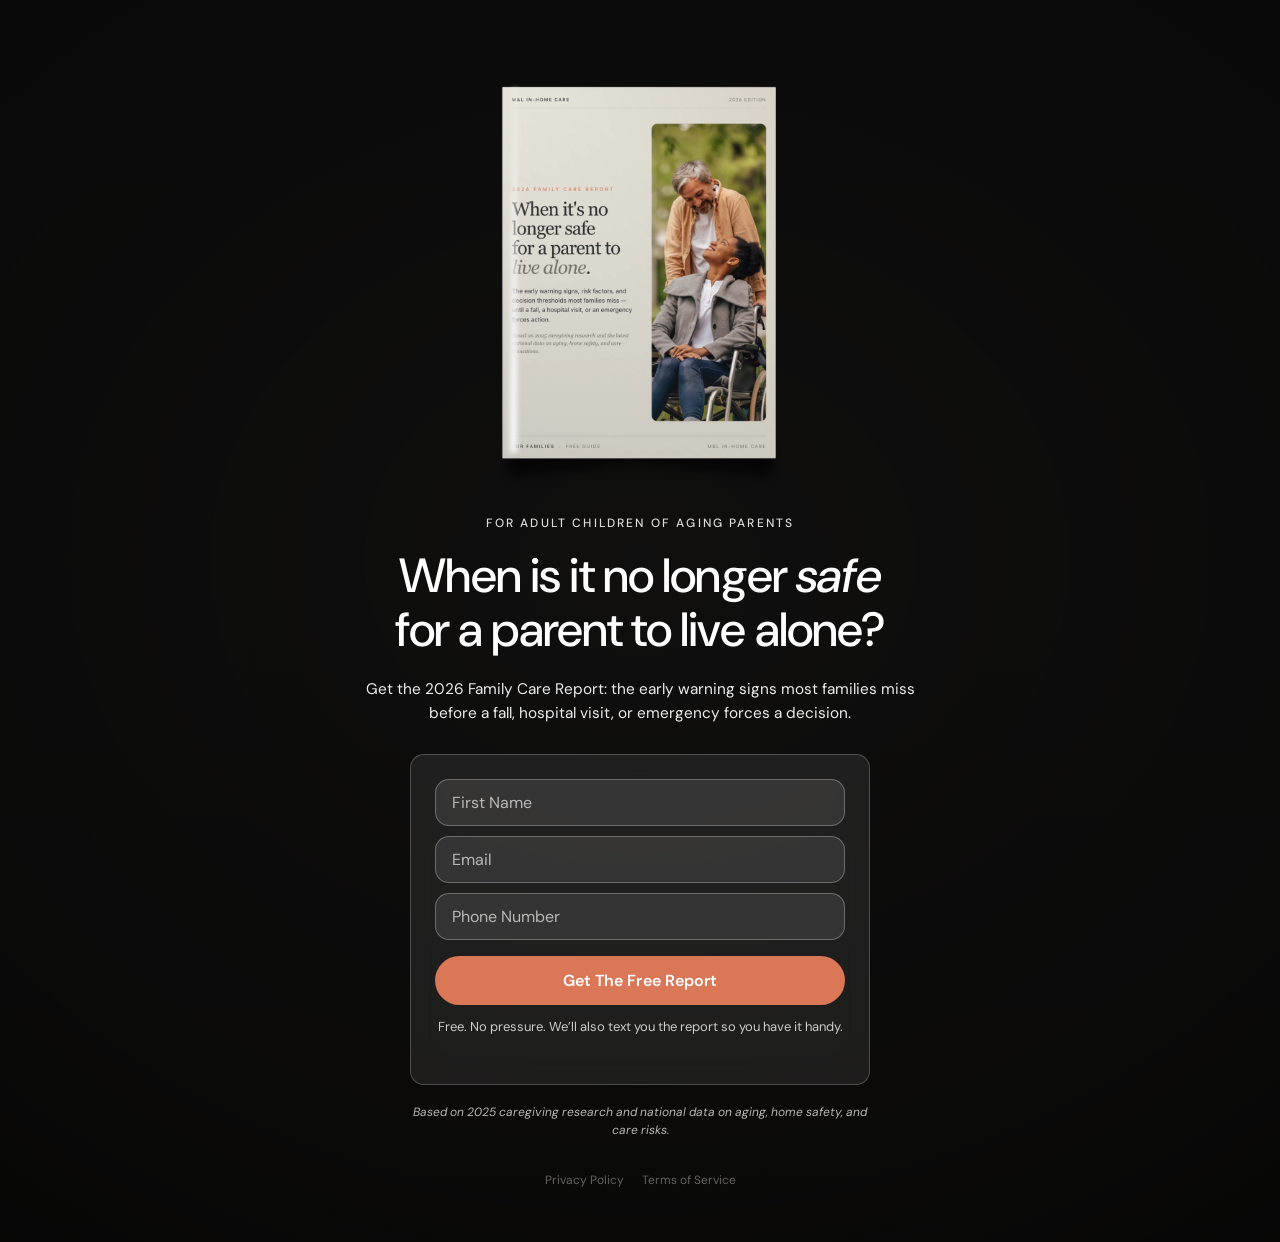
==== commit e3017b3a: "Add /privacy-policy, /terms-of-service, and multi-step qualifier modal Privacy + Terms pages built f" ====
--- a/report.html
+++ b/report.html
@@ -124,6 +124,10 @@
       <p class="credibility">
         Based on 2025 caregiving research and national data on aging, home safety, and care risks.
       </p>
+      <div class="legal-mini" style="margin-top:32px; display:flex; gap:18px; justify-content:center; font-size:12px;">
+        <a href="/privacy-policy" style="color:rgba(115,114,108,0.85); text-decoration:none;">Privacy Policy</a>
+        <a href="/terms-of-service" style="color:rgba(115,114,108,0.85); text-decoration:none;">Terms of Service</a>
+      </div>
     </div>
   </main>
 
